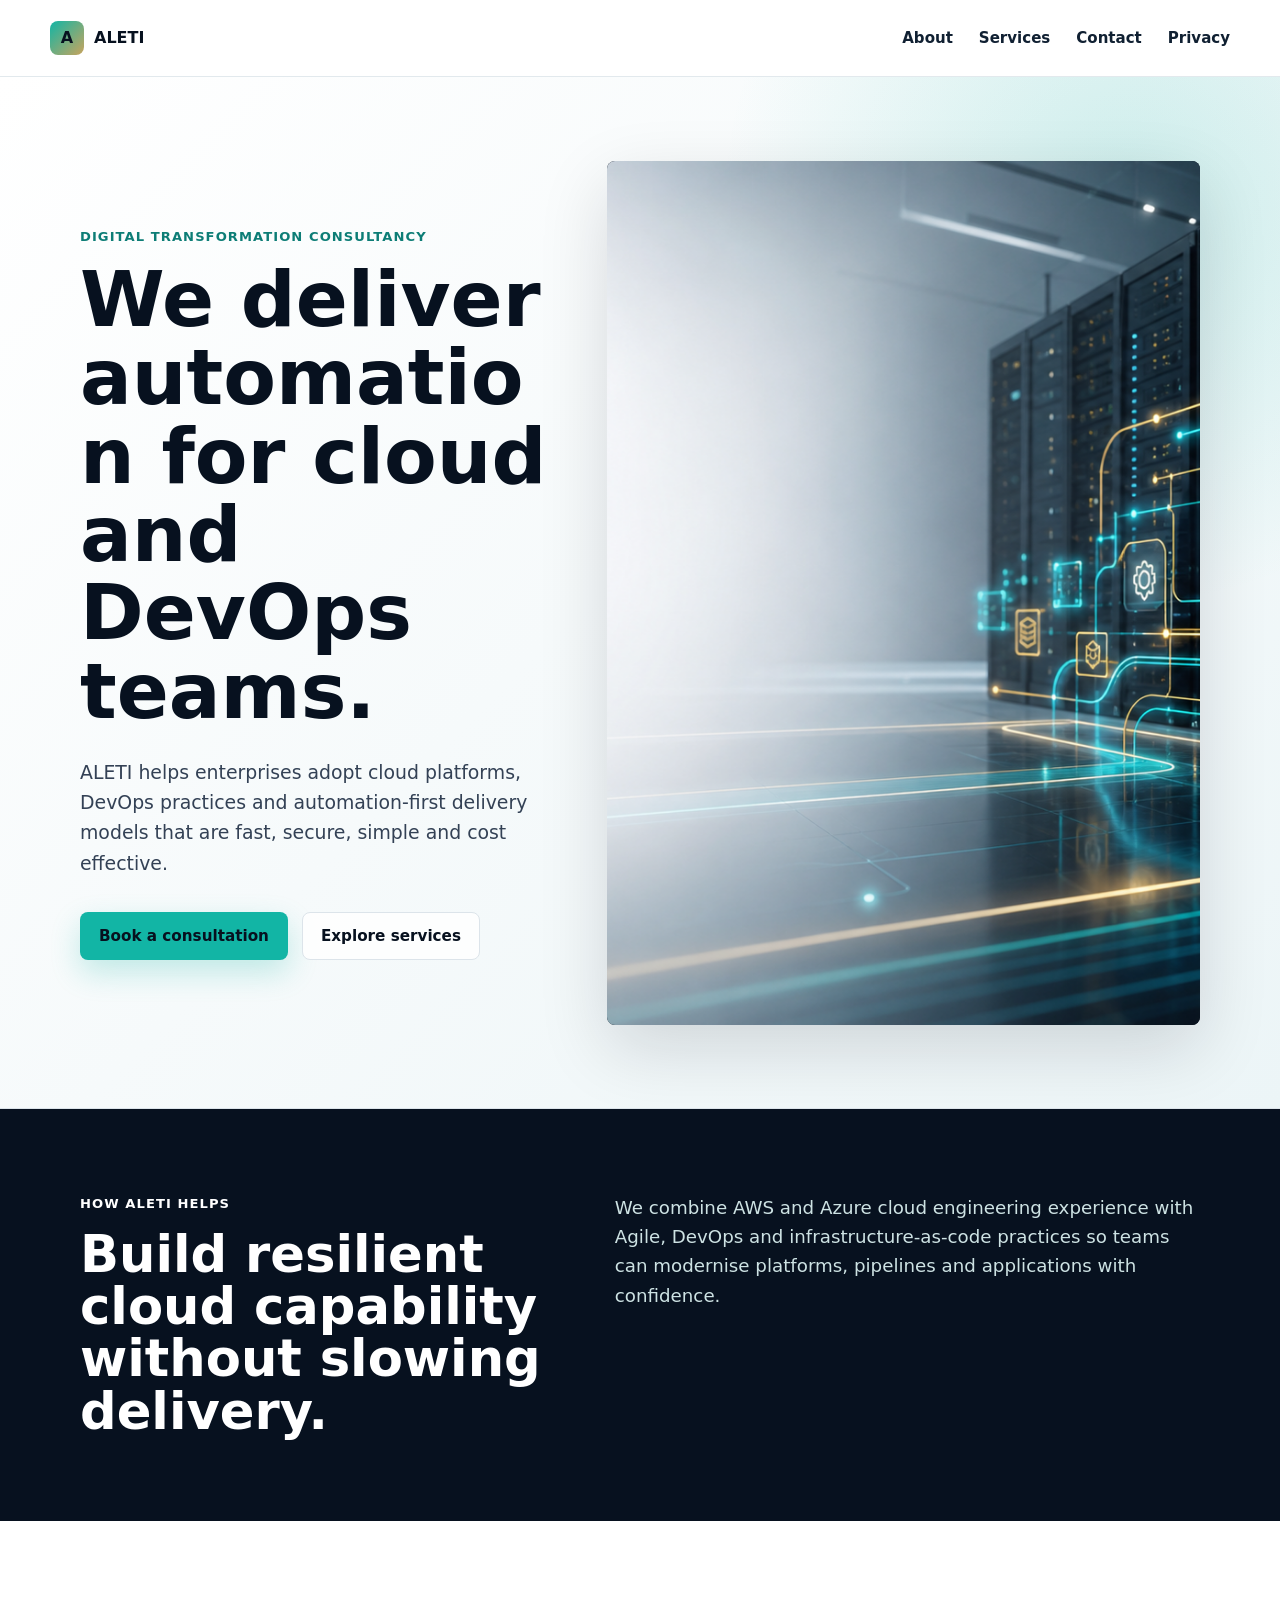
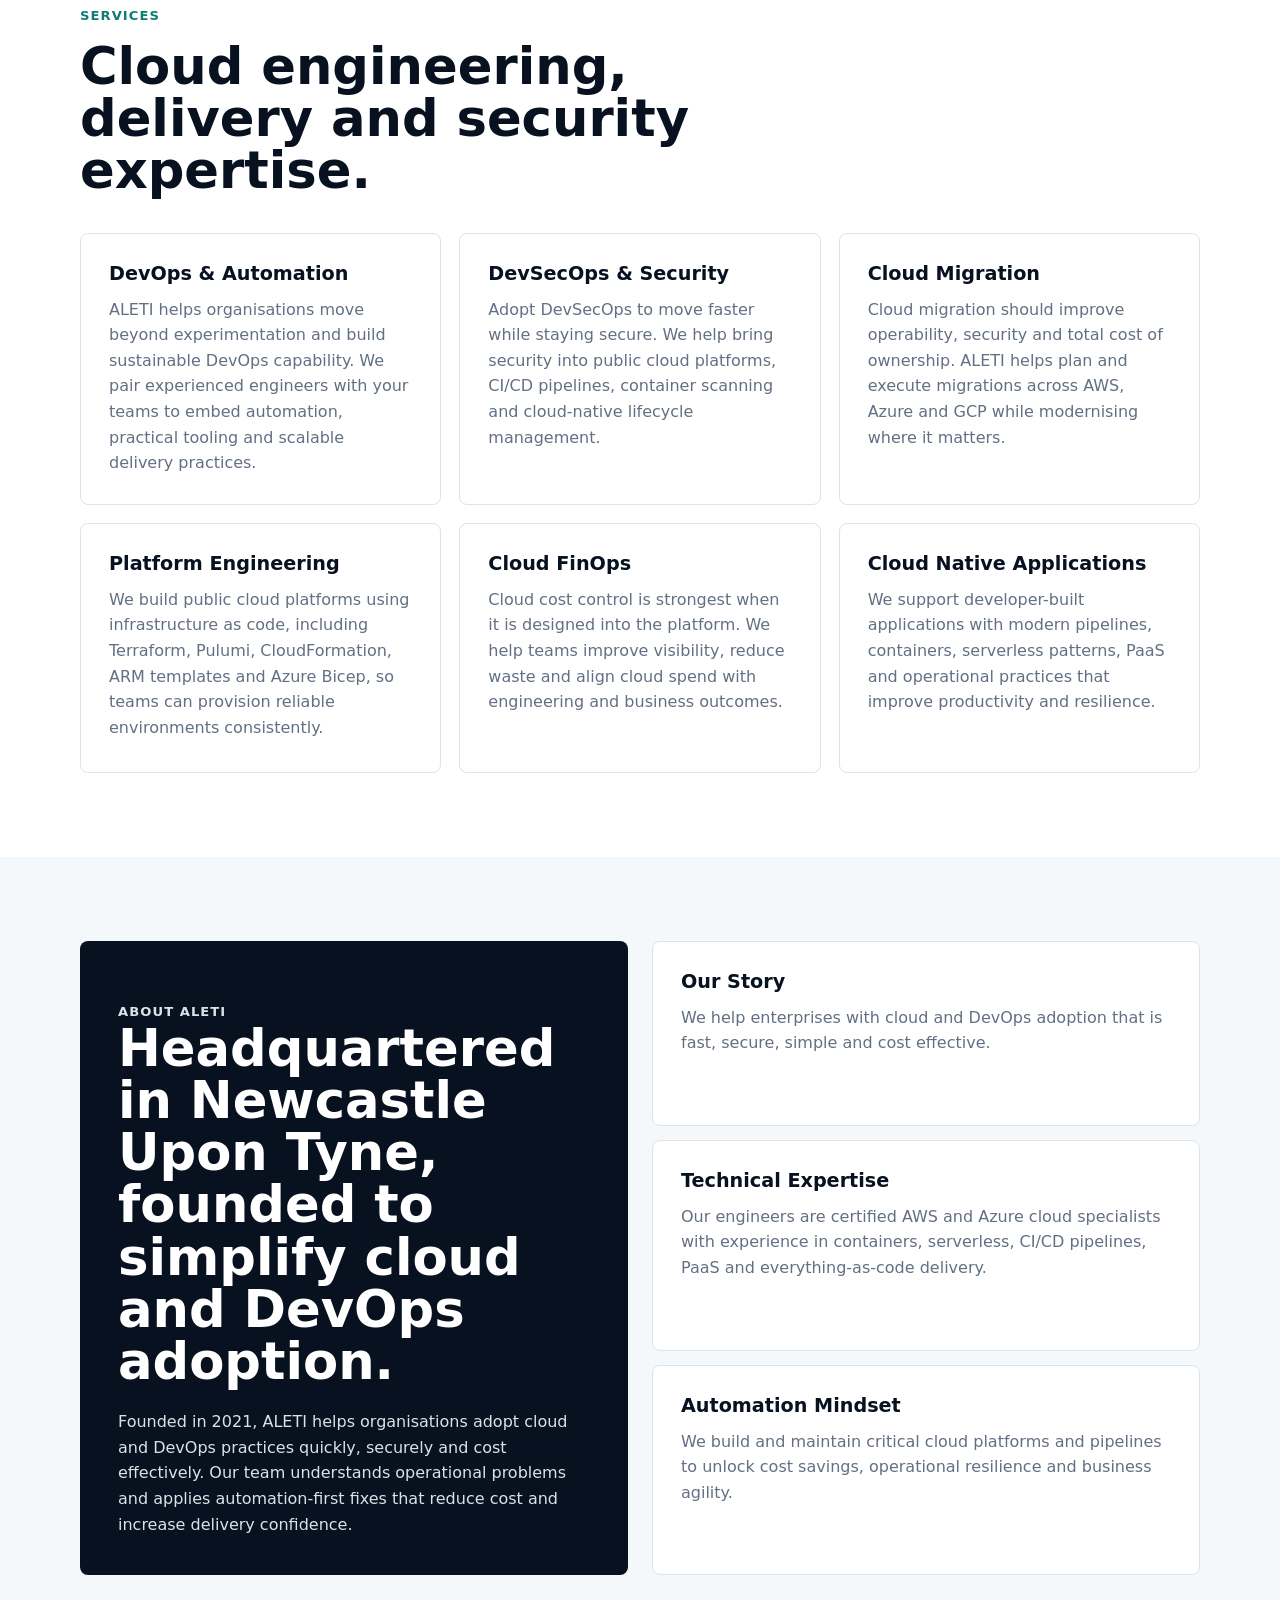
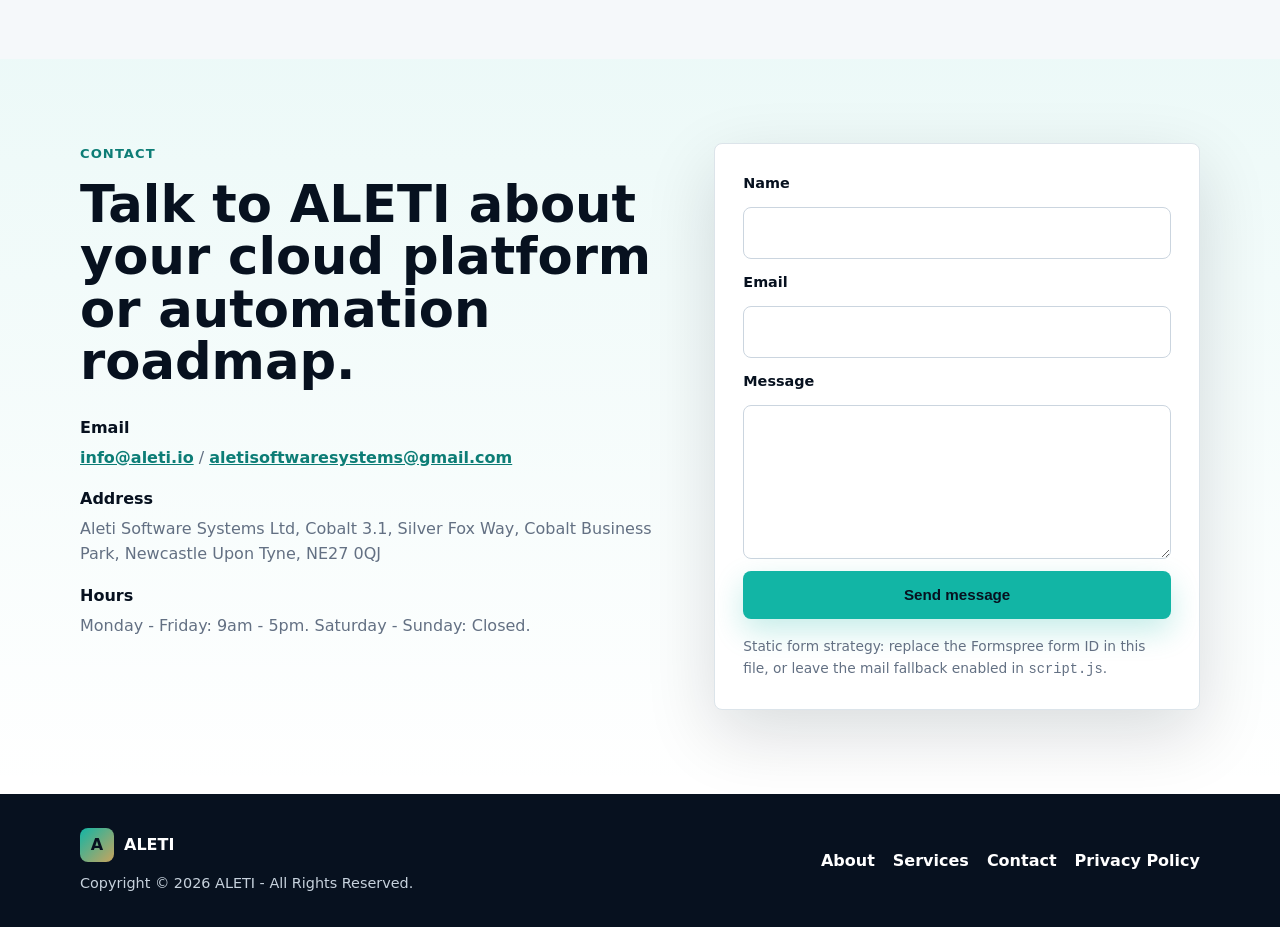
==== about-us/index.html @ 78d36789 "Build ALETI static website" ====
<!doctype html><html lang="en-GB"><head><meta charset="utf-8"><meta name="viewport" content="width=device-width, initial-scale=1"><title>About ALETI</title><meta name="description" content="About ALETI cloud and DevOps consultancy."><link rel="canonical" href="https://aleti.io/#about"><meta http-equiv="refresh" content="0; url=/#about"><link rel="stylesheet" href="/styles.css"></head><body><main class="container section"><h1>About ALETI</h1><p><a href="/#about">Continue to About ALETI</a>.</p></main></body></html>
---- styles.css ----
:root {
  --ink: #07111f;
  --ink-2: #102032;
  --text: #162132;
  --muted: #637083;
  --line: #dce4ea;
  --surface: #ffffff;
  --surface-2: #f5f8fa;
  --teal: #12b5a5;
  --teal-dark: #0d7d76;
  --gold: #c8a45d;
  --shadow: 0 24px 70px rgba(7, 17, 31, 0.14);
  --radius: 8px;
  font-family: Inter, ui-sans-serif, system-ui, -apple-system, BlinkMacSystemFont, "Segoe UI", sans-serif;
}

* {
  box-sizing: border-box;
}

html {
  scroll-behavior: smooth;
}

body {
  margin: 0;
  color: var(--text);
  background: var(--surface);
  line-height: 1.6;
  overflow-x: hidden;
}

a {
  color: inherit;
}

img {
  display: block;
  max-width: 100%;
}

.skip-link,
.sr-only {
  position: absolute;
  width: 1px;
  height: 1px;
  overflow: hidden;
  clip: rect(0, 0, 0, 0);
}

.skip-link:focus {
  width: auto;
  height: auto;
  clip: auto;
  padding: 0.75rem 1rem;
  background: var(--teal);
  color: var(--ink);
  z-index: 100;
}

.container {
  width: min(1120px, calc(100% - 40px));
  margin: 0 auto;
}

.section {
  padding: 84px 0;
}

.site-header {
  position: sticky;
  top: 0;
  z-index: 20;
  background: rgba(255, 255, 255, 0.92);
  backdrop-filter: blur(16px);
  border-bottom: 1px solid rgba(220, 228, 234, 0.82);
}

.nav {
  width: min(1180px, calc(100% - 32px));
  margin: 0 auto;
  min-height: 76px;
  display: flex;
  align-items: center;
  justify-content: space-between;
  gap: 24px;
}

.brand {
  display: inline-flex;
  align-items: center;
  gap: 10px;
  text-decoration: none;
  font-weight: 800;
  color: var(--ink);
  letter-spacing: 0;
}

.brand-mark {
  display: inline-grid;
  place-items: center;
  width: 34px;
  height: 34px;
  border-radius: var(--radius);
  color: var(--ink);
  background: linear-gradient(135deg, var(--teal), var(--gold));
}

.nav-menu {
  display: flex;
  align-items: center;
  gap: 26px;
  font-weight: 700;
  font-size: 0.94rem;
}

.nav-menu a {
  text-decoration: none;
  color: var(--ink-2);
}

.nav-menu a:hover,
.nav-menu a:focus {
  color: var(--teal-dark);
}

.nav-toggle {
  display: none;
  width: 42px;
  height: 42px;
  border: 1px solid var(--line);
  background: var(--surface);
  border-radius: var(--radius);
}

.nav-toggle span:not(.sr-only) {
  display: block;
  width: 18px;
  height: 2px;
  margin: 4px auto;
  background: var(--ink);
}

.hero {
  position: relative;
  overflow: hidden;
  min-height: calc(100vh - 76px);
  display: grid;
  align-items: center;
  background:
    radial-gradient(circle at 88% 12%, rgba(18, 181, 165, 0.18), transparent 28%),
    linear-gradient(135deg, #ffffff 0%, #f6fafb 48%, #ecf5f7 100%);
}

.hero::after {
  content: "";
  position: absolute;
  inset: auto 0 0 0;
  height: 1px;
  background: var(--line);
}

.hero-grid {
  display: grid;
  grid-template-columns: minmax(0, 0.9fr) minmax(420px, 1.1fr);
  gap: 42px;
  align-items: center;
}

.hero-copy {
  min-width: 0;
}

.intro-line,
.section-label {
  margin: 0 0 14px;
  color: var(--teal-dark);
  font-size: 0.82rem;
  font-weight: 800;
  text-transform: uppercase;
  letter-spacing: 0.08em;
}

.hero h1,
.section-head h2,
.split h2,
.about h2,
.contact-cta h2,
.page-hero h1 {
  margin: 0;
  color: var(--ink);
  line-height: 1.02;
  letter-spacing: 0;
}

.hero h1 {
  font-size: clamp(2.75rem, 6vw, 5.8rem);
  max-width: 780px;
  overflow-wrap: break-word;
}

.hero-line {
  display: block;
}

.mobile-headline {
  display: none;
}

.hero-text {
  max-width: 610px;
  margin: 26px 0 0;
  font-size: 1.18rem;
  color: #334155;
}

.hero-actions {
  display: flex;
  flex-wrap: wrap;
  gap: 14px;
  margin-top: 34px;
}

.button {
  display: inline-flex;
  align-items: center;
  justify-content: center;
  min-height: 48px;
  padding: 0 18px;
  border-radius: var(--radius);
  border: 1px solid transparent;
  font-weight: 800;
  font-size: 0.95rem;
  text-decoration: none;
  cursor: pointer;
}

.button-primary {
  background: var(--teal);
  color: var(--ink);
  box-shadow: 0 12px 30px rgba(18, 181, 165, 0.24);
}

.button-primary:hover,
.button-primary:focus {
  background: #31cabb;
}

.button-secondary {
  background: rgba(255, 255, 255, 0.86);
  color: var(--ink);
  border-color: var(--line);
}

.hero-media {
  border-radius: var(--radius);
  overflow: hidden;
  box-shadow: var(--shadow);
  background: var(--ink);
}

.hero-media img {
  aspect-ratio: 16 / 9;
  width: 100%;
  object-fit: cover;
}

.service-summary {
  background: var(--ink);
  color: #edf7f8;
}

.service-summary .section-label,
.service-summary h2 {
  color: #ffffff;
}

.split {
  display: grid;
  grid-template-columns: 0.9fr 1.1fr;
  gap: 56px;
  align-items: start;
}

.split h2,
.section-head h2,
.about h2,
.contact-cta h2,
.page-hero h1 {
  font-size: clamp(2rem, 4vw, 3.65rem);
}

.split p:last-child {
  margin: 0;
  color: #cde2e3;
  font-size: 1.14rem;
}

.section-head {
  max-width: 760px;
  margin-bottom: 36px;
}

.services-grid {
  display: grid;
  grid-template-columns: repeat(3, 1fr);
  gap: 18px;
}

.service-card {
  padding: 28px;
  border: 1px solid var(--line);
  border-radius: var(--radius);
  background: var(--surface);
  min-height: 250px;
}

.service-card h3,
.expertise-list h3 {
  margin: 0 0 12px;
  color: var(--ink);
  font-size: 1.2rem;
  line-height: 1.2;
}

.service-card p,
.expertise-list p,
.about-panel p,
.contact-details p {
  margin: 0;
  color: var(--muted);
}

.about {
  background: var(--surface-2);
}

.about-grid {
  display: grid;
  grid-template-columns: 1fr 1fr;
  gap: 24px;
  align-items: stretch;
}

.about-panel {
  padding: 38px;
  border-radius: var(--radius);
  background: var(--ink);
  color: #ffffff;
}

.about-panel h2 {
  color: #ffffff;
}

.about-panel p {
  margin-top: 22px;
  color: #d5e5e7;
}

.expertise-list {
  display: grid;
  gap: 14px;
}

.expertise-list > div {
  padding: 28px;
  background: #ffffff;
  border: 1px solid var(--line);
  border-radius: var(--radius);
}

.contact-cta {
  background:
    linear-gradient(180deg, rgba(18, 181, 165, 0.08), rgba(255, 255, 255, 0)),
    #ffffff;
}

.contact-grid {
  display: grid;
  grid-template-columns: 1fr 0.82fr;
  gap: 42px;
}

.contact-details {
  display: grid;
  gap: 16px;
  margin-top: 28px;
}

.contact-details strong {
  display: block;
  margin-bottom: 4px;
  color: var(--ink);
}

.contact-details a {
  color: var(--teal-dark);
  font-weight: 700;
}

.contact-form {
  display: grid;
  gap: 12px;
  padding: 28px;
  border: 1px solid var(--line);
  border-radius: var(--radius);
  background: var(--surface);
  box-shadow: var(--shadow);
}

.contact-form label {
  font-weight: 800;
  color: var(--ink);
  font-size: 0.9rem;
}

.contact-form input,
.contact-form textarea {
  width: 100%;
  border: 1px solid #cbd5df;
  border-radius: var(--radius);
  padding: 12px 14px;
  font: inherit;
  color: var(--ink);
  background: #ffffff;
}

.contact-form input:focus,
.contact-form textarea:focus {
  outline: 3px solid rgba(18, 181, 165, 0.22);
  border-color: var(--teal-dark);
}

.form-note {
  margin: 4px 0 0;
  color: var(--muted);
  font-size: 0.86rem;
}

.site-footer {
  padding: 34px 0;
  color: #c7d2dd;
  background: var(--ink);
}

.footer-grid {
  display: flex;
  justify-content: space-between;
  gap: 24px;
  align-items: center;
}

.footer-brand,
.site-footer a {
  color: #ffffff;
}

.site-footer p {
  margin: 10px 0 0;
  font-size: 0.9rem;
}

.site-footer nav {
  display: flex;
  flex-wrap: wrap;
  gap: 18px;
}

.site-footer nav a {
  text-decoration: none;
  font-weight: 700;
}

.page-hero {
  padding: 96px 0 48px;
  background: var(--surface-2);
}

.legal-content {
  max-width: 820px;
  padding-bottom: 90px;
}

.legal-content h2 {
  margin-top: 36px;
  color: var(--ink);
}

@media (max-width: 900px) {
  .hero-grid,
  .split,
  .about-grid,
  .contact-grid {
    grid-template-columns: 1fr;
  }

  .hero-grid {
    gap: 32px;
  }

  .hero {
    min-height: auto;
  }

  .services-grid {
    grid-template-columns: repeat(2, 1fr);
  }
}

@media (max-width: 720px) {
  .container {
    width: min(100% - 32px, 1120px);
  }

  .section {
    padding: 62px 0;
  }

  .nav {
    min-height: 68px;
  }

  .nav-toggle {
    display: block;
  }

  .nav-menu {
    position: absolute;
    top: 68px;
    right: 16px;
    left: 16px;
    display: none;
    flex-direction: column;
    align-items: stretch;
    gap: 0;
    padding: 10px;
    border: 1px solid var(--line);
    border-radius: var(--radius);
    background: var(--surface);
    box-shadow: var(--shadow);
  }

  .nav-menu.is-open {
    display: flex;
  }

  .nav-menu a {
    padding: 12px;
  }

  .hero h1 {
    max-width: 100%;
    font-size: clamp(2rem, 9vw, 2.55rem);
    line-height: 1.08;
  }

  .desktop-headline {
    display: none;
  }

  .mobile-headline {
    display: block;
  }

  .hero-text {
    max-width: 350px;
    font-size: 1rem;
  }

  .hero-grid {
    display: block;
  }

  .hero-media {
    margin-inline: -8px;
    margin-top: 32px;
  }

  .services-grid {
    grid-template-columns: 1fr;
  }

  .service-card {
    min-height: auto;
  }

  .about-panel,
  .contact-form {
    padding: 24px;
  }

  .footer-grid {
    align-items: flex-start;
    flex-direction: column;
  }
}

@media (max-width: 500px) {
  .container,
  .nav {
    width: min(358px, calc(100% - 32px));
  }
}
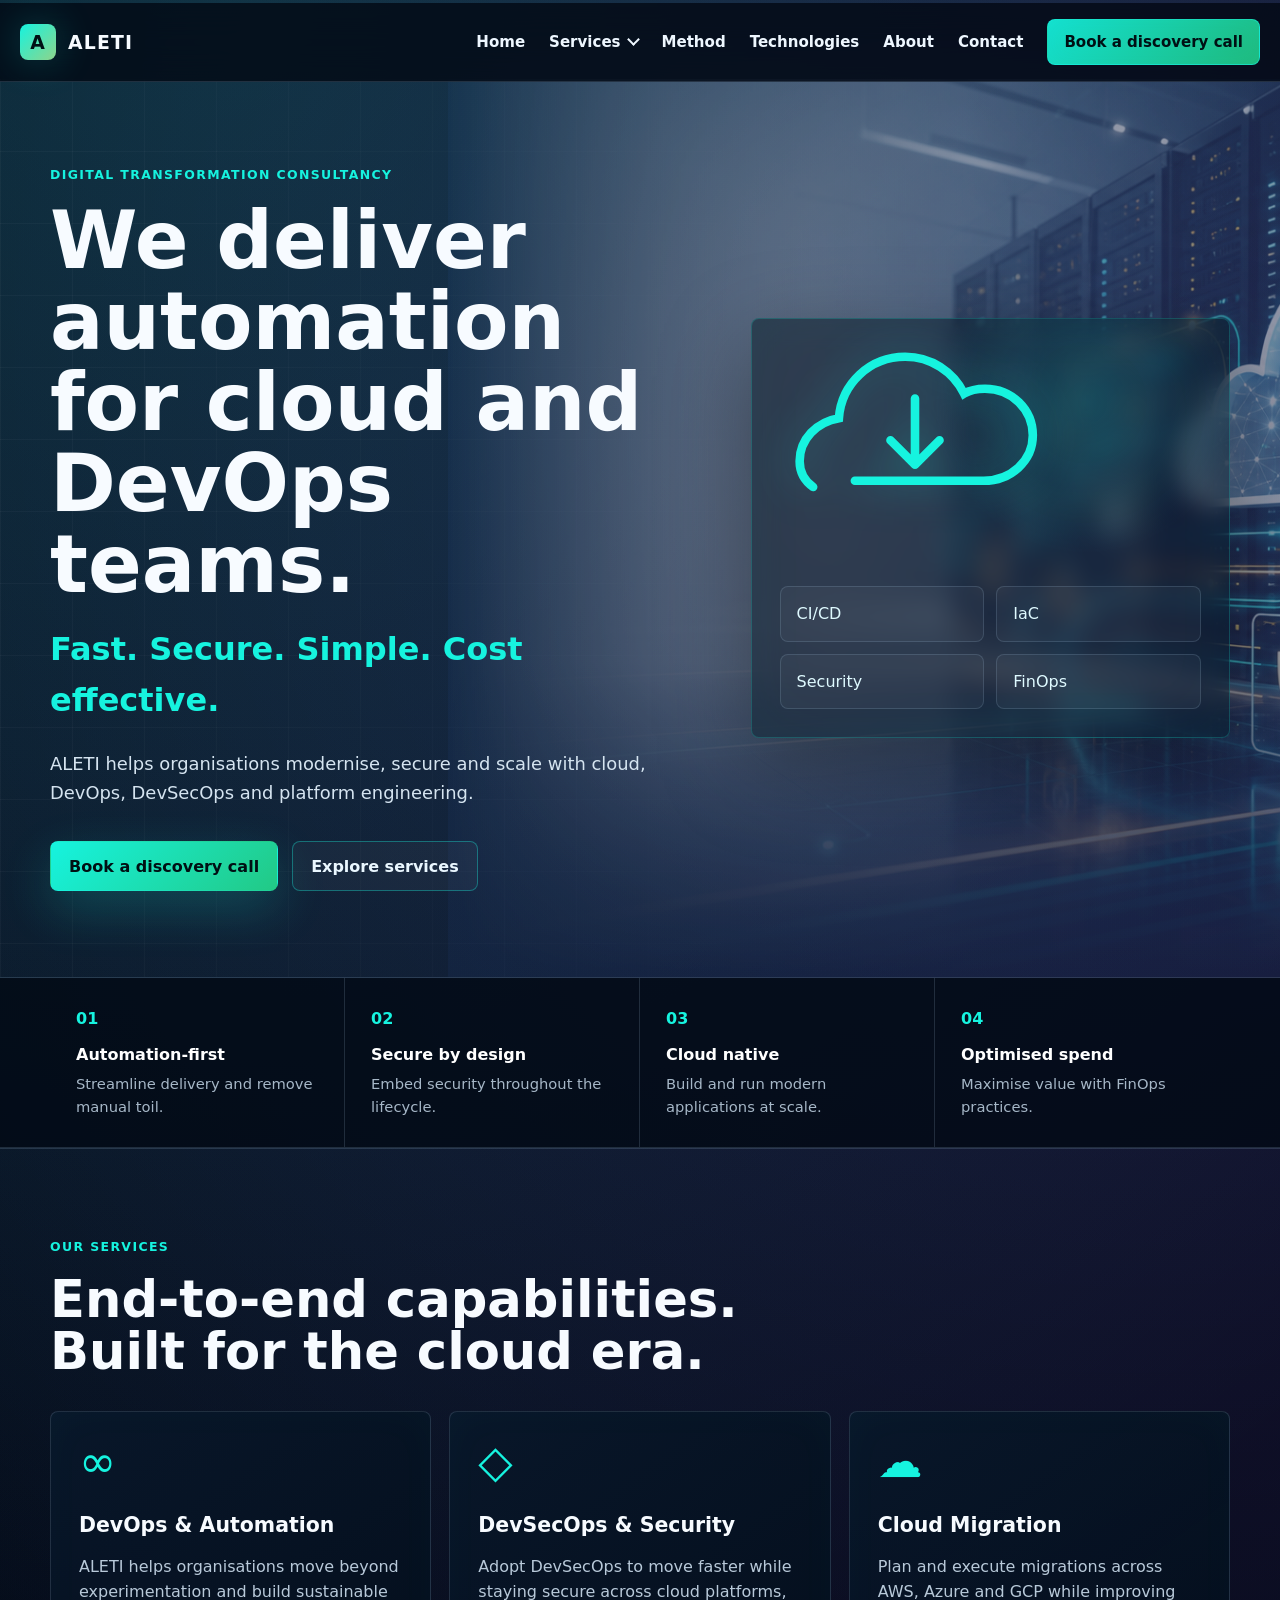
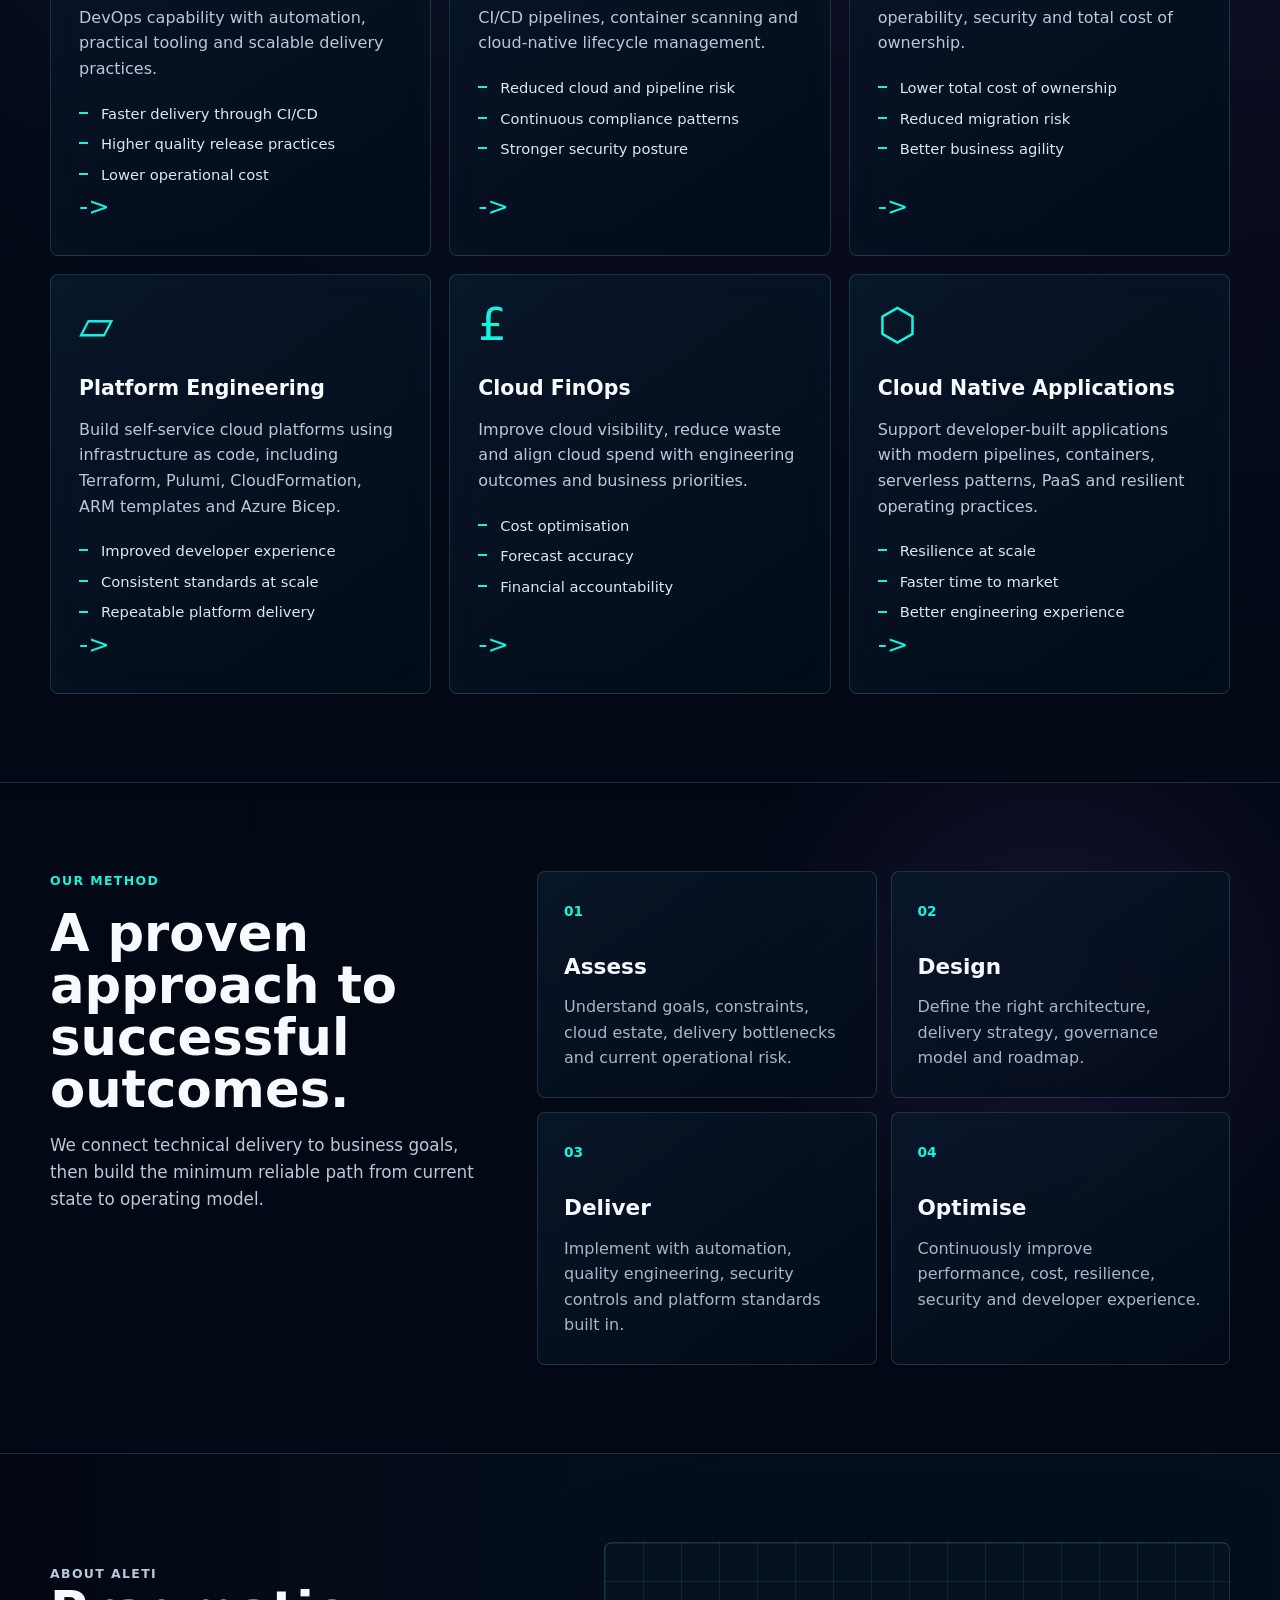
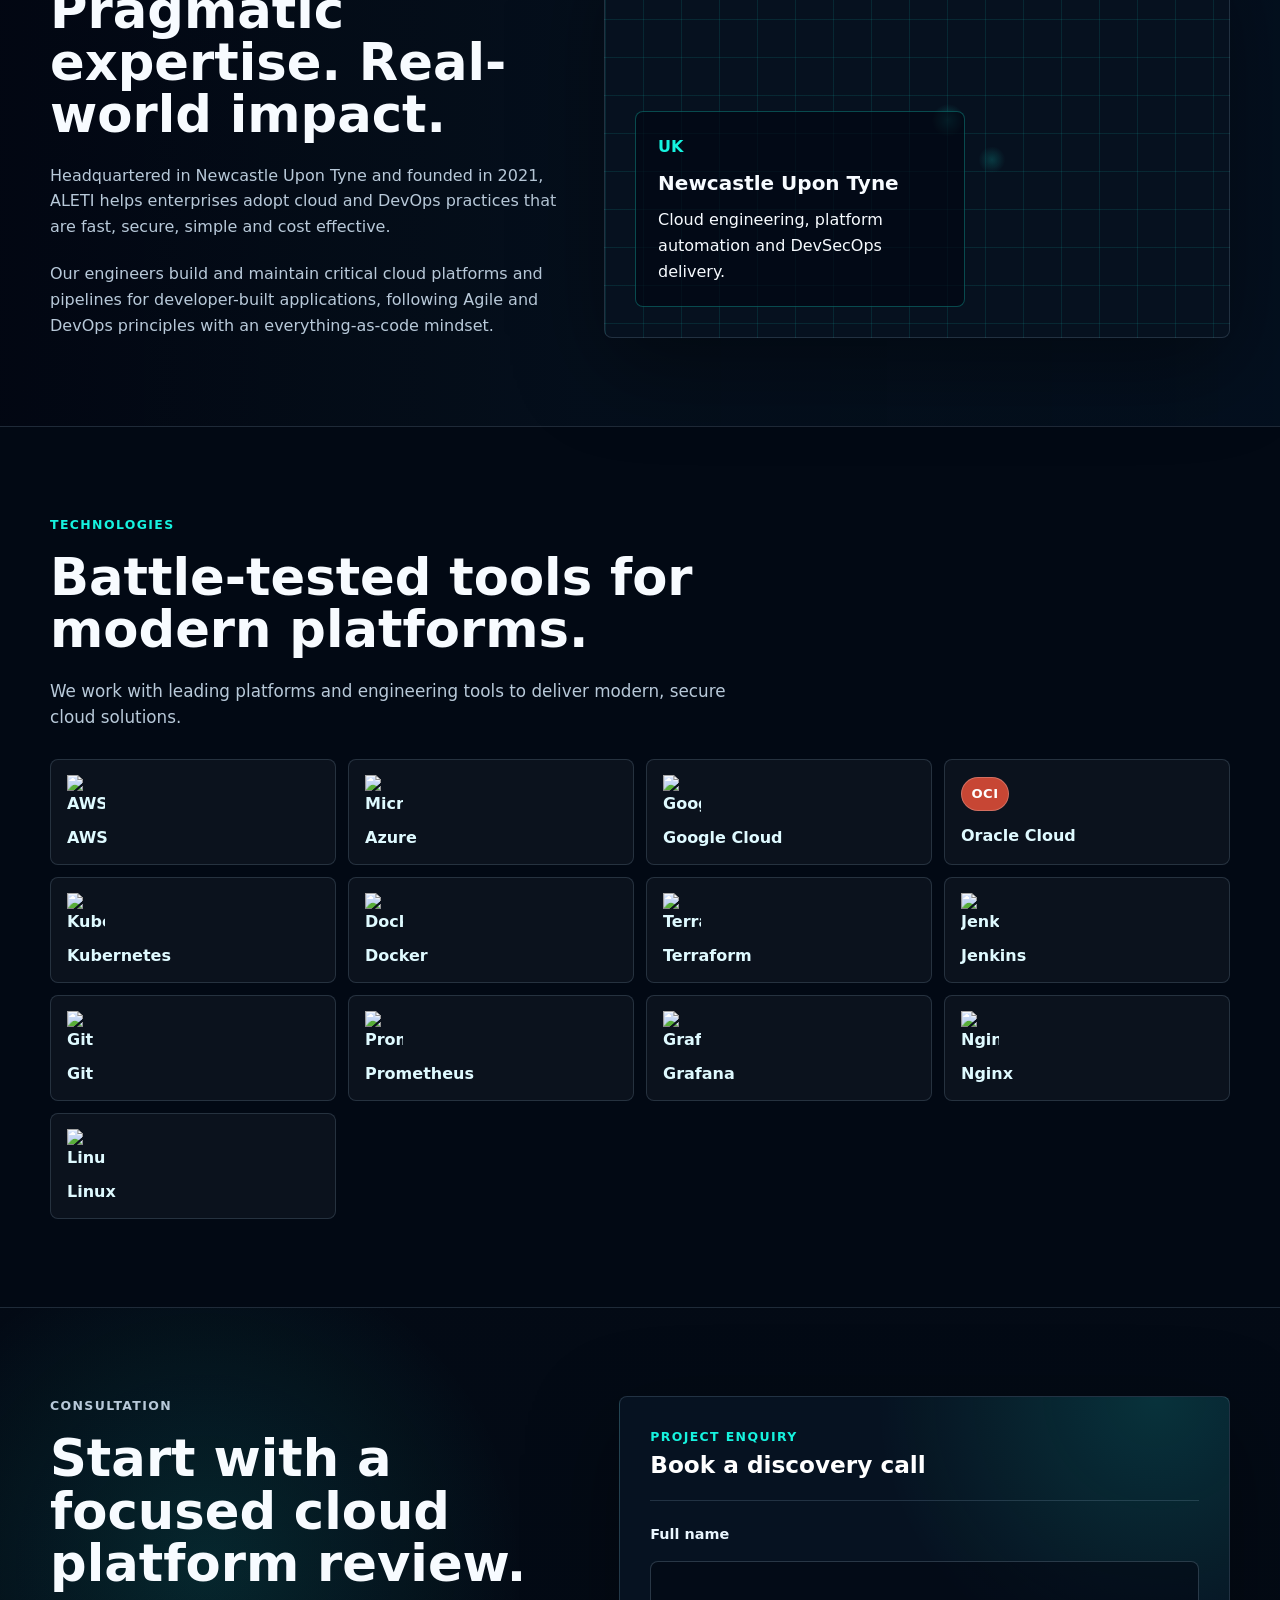
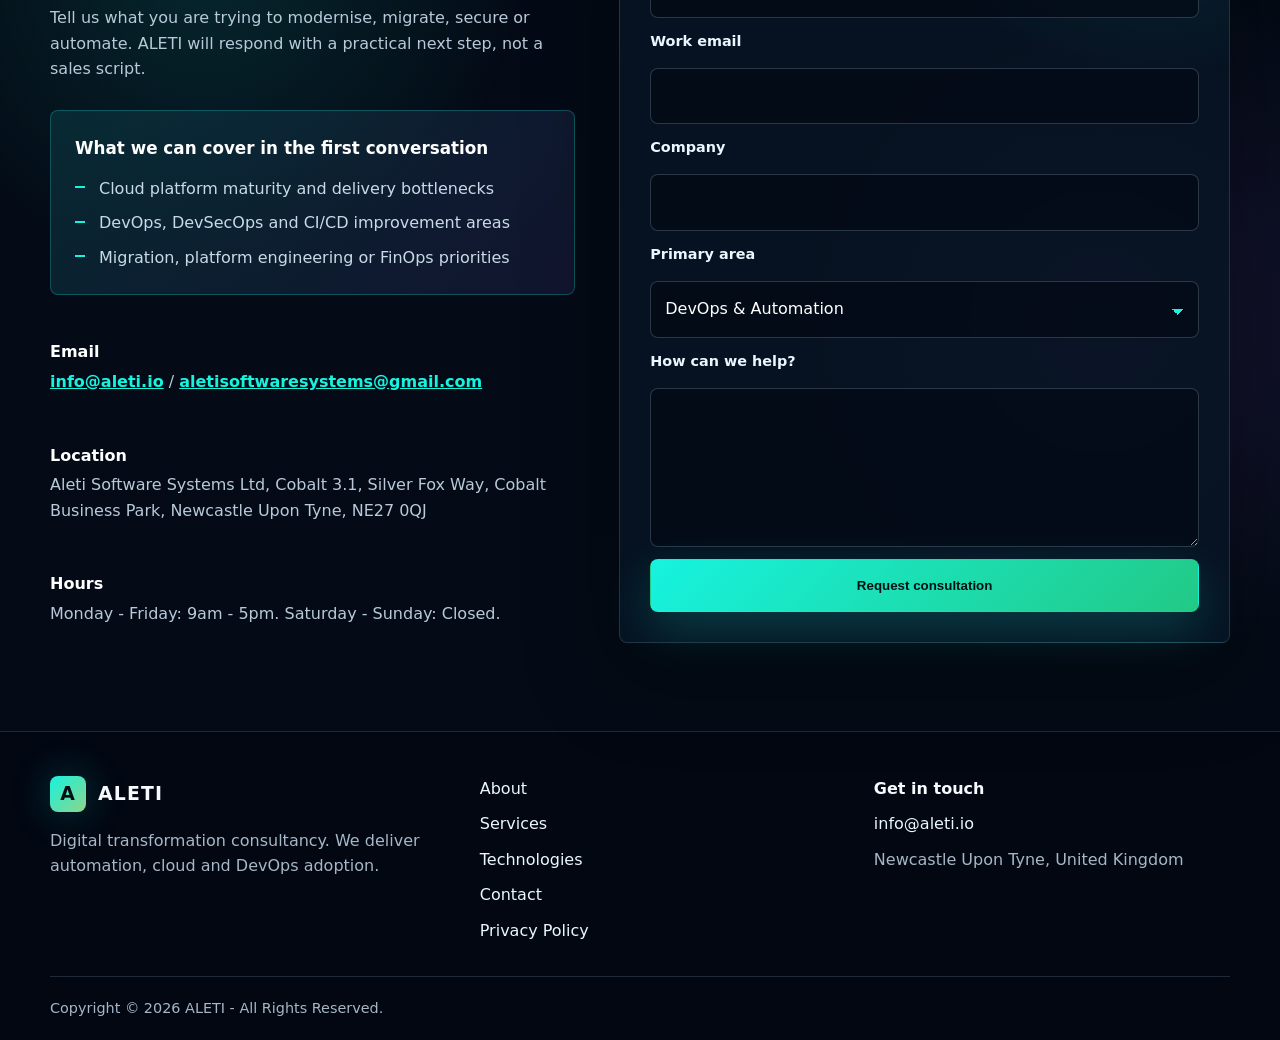
==== commit ecfb51b8: "Redesign ALETI website" ====
--- a/about-us/index.html
+++ b/about-us/index.html
@@ -1 +1 @@
-<!doctype html><html lang="en-GB"><head><meta charset="utf-8"><meta name="viewport" content="width=device-width, initial-scale=1"><title>About ALETI</title><meta name="description" content="About ALETI cloud and DevOps consultancy."><link rel="canonical" href="https://aleti.io/#about"><meta http-equiv="refresh" content="0; url=/#about"><link rel="stylesheet" href="/styles.css"></head><body><main class="container section"><h1>About ALETI</h1><p><a href="/#about">Continue to About ALETI</a>.</p></main></body></html>
+<!doctype html><html lang="en-GB"><head><meta charset="utf-8"><meta name="viewport" content="width=device-width, initial-scale=1"><title>About ALETI</title><meta name="description" content="About ALETI cloud and DevOps consultancy."><link rel="canonical" href="https://aleti.io/#about"><meta http-equiv="refresh" content="0; url=../#about"><link rel="stylesheet" href="../styles.css"></head><body><main class="container section"><h1>About ALETI</h1><p><a href="../#about">Continue to About ALETI</a>.</p></main></body></html>
--- a/styles.css
+++ b/styles.css
@@ -1,16 +1,18 @@
 :root {
-  --ink: #07111f;
-  --ink-2: #102032;
-  --text: #162132;
-  --muted: #637083;
-  --line: #dce4ea;
-  --surface: #ffffff;
-  --surface-2: #f5f8fa;
-  --teal: #12b5a5;
-  --teal-dark: #0d7d76;
-  --gold: #c8a45d;
-  --shadow: 0 24px 70px rgba(7, 17, 31, 0.14);
+  --bg: #020712;
+  --bg-2: #06111f;
+  --panel: rgba(8, 20, 36, 0.74);
+  --panel-2: rgba(13, 27, 48, 0.84);
+  --line: rgba(159, 196, 218, 0.18);
+  --text: #f7fbff;
+  --muted: #a6b7c7;
+  --cyan: #16f3df;
+  --cyan-2: #0ea5e9;
+  --violet: #9b5cff;
+  --emerald: #22c985;
+  --shadow: 0 28px 90px rgba(0, 0, 0, 0.38);
   --radius: 8px;
+  color-scheme: dark;
   font-family: Inter, ui-sans-serif, system-ui, -apple-system, BlinkMacSystemFont, "Segoe UI", sans-serif;
 }
 
@@ -25,7 +27,10 @@
 body {
   margin: 0;
   color: var(--text);
-  background: var(--surface);
+  background:
+    radial-gradient(circle at 18% 0%, rgba(22, 243, 223, 0.16), transparent 30%),
+    radial-gradient(circle at 88% 6%, rgba(155, 92, 255, 0.19), transparent 34%),
+    linear-gradient(180deg, var(--bg), #020915 46%, #040b15);
   line-height: 1.6;
   overflow-x: hidden;
 }
@@ -53,33 +58,34 @@
   height: auto;
   clip: auto;
   padding: 0.75rem 1rem;
-  background: var(--teal);
-  color: var(--ink);
+  color: #001016;
+  background: var(--cyan);
   z-index: 100;
 }
 
 .container {
-  width: min(1120px, calc(100% - 40px));
+  width: min(1180px, calc(100% - 40px));
   margin: 0 auto;
 }
 
 .section {
-  padding: 84px 0;
+  padding: 88px 0;
+  border-top: 1px solid var(--line);
 }
 
 .site-header {
   position: sticky;
   top: 0;
-  z-index: 20;
-  background: rgba(255, 255, 255, 0.92);
-  backdrop-filter: blur(16px);
-  border-bottom: 1px solid rgba(220, 228, 234, 0.82);
+  z-index: 50;
+  background: rgba(2, 7, 18, 0.76);
+  border-bottom: 1px solid var(--line);
+  backdrop-filter: blur(18px);
 }
 
 .nav {
-  width: min(1180px, calc(100% - 32px));
+  width: min(1240px, calc(100% - 40px));
+  min-height: 78px;
   margin: 0 auto;
-  min-height: 76px;
   display: flex;
   align-items: center;
   justify-content: space-between;
@@ -89,39 +95,144 @@
 .brand {
   display: inline-flex;
   align-items: center;
-  gap: 10px;
+  gap: 12px;
   text-decoration: none;
-  font-weight: 800;
-  color: var(--ink);
-  letter-spacing: 0;
+  font-size: 1.18rem;
+  font-weight: 850;
+  letter-spacing: 0.06em;
 }
 
 .brand-mark {
   display: inline-grid;
   place-items: center;
-  width: 34px;
-  height: 34px;
-  border-radius: var(--radius);
-  color: var(--ink);
-  background: linear-gradient(135deg, var(--teal), var(--gold));
+  width: 36px;
+  height: 36px;
+  border-radius: var(--radius);
+  color: #001014;
+  background: linear-gradient(135deg, var(--cyan), #8ed48b);
+  box-shadow: 0 0 40px rgba(22, 243, 223, 0.24);
 }
 
 .nav-menu {
   display: flex;
   align-items: center;
-  gap: 26px;
-  font-weight: 700;
+  gap: 24px;
+  color: #eef7ff;
   font-size: 0.94rem;
+  font-weight: 750;
 }
 
 .nav-menu a {
   text-decoration: none;
-  color: var(--ink-2);
 }
 
 .nav-menu a:hover,
 .nav-menu a:focus {
-  color: var(--teal-dark);
+  color: var(--cyan);
+}
+
+.nav-cta {
+  padding: 10px 16px;
+  border: 1px solid rgba(22, 243, 223, 0.54);
+  border-radius: var(--radius);
+  color: #001014 !important;
+  background: linear-gradient(135deg, rgba(22, 243, 223, 0.92), rgba(34, 201, 133, 0.92));
+  box-shadow: inset 0 0 24px rgba(22, 243, 223, 0.06);
+}
+
+.nav-dropdown {
+  position: relative;
+  padding: 20px 0;
+  margin: -20px 0;
+}
+
+.nav-dropdown-button {
+  border: 0;
+  padding: 0;
+  color: inherit;
+  background: transparent;
+  font: inherit;
+  font-weight: 750;
+  cursor: pointer;
+}
+
+.nav-dropdown-button::after {
+  content: "";
+  display: inline-block;
+  width: 7px;
+  height: 7px;
+  margin-left: 8px;
+  border-right: 2px solid currentColor;
+  border-bottom: 2px solid currentColor;
+  transform: translateY(-3px) rotate(45deg);
+}
+
+.services-menu {
+  position: absolute;
+  top: calc(100% - 2px);
+  right: -220px;
+  width: min(720px, calc(100vw - 40px));
+  display: grid;
+  grid-template-columns: repeat(2, 1fr);
+  gap: 8px;
+  padding: 14px;
+  border: 1px solid rgba(22, 243, 223, 0.24);
+  border-radius: var(--radius);
+  background: rgba(4, 12, 24, 0.98);
+  box-shadow: var(--shadow);
+  visibility: hidden;
+  opacity: 0;
+  pointer-events: none;
+  transform: translateY(10px) scale(0.98);
+  transform-origin: top right;
+  transition: opacity 180ms ease, transform 180ms ease, visibility 180ms ease;
+}
+
+.services-menu::before {
+  content: "";
+  position: absolute;
+  left: 0;
+  right: 0;
+  top: -18px;
+  height: 18px;
+}
+
+.nav-dropdown:hover .services-menu,
+.nav-dropdown:focus-within .services-menu,
+.services-menu.is-open {
+  visibility: visible;
+  opacity: 1;
+  pointer-events: auto;
+  transform: translateY(0) scale(1);
+}
+
+.services-menu a {
+  display: grid;
+  grid-template-columns: 34px 1fr;
+  gap: 2px 12px;
+  padding: 14px;
+  border: 1px solid transparent;
+  border-radius: var(--radius);
+  color: #f3fbff;
+  background: rgba(255, 255, 255, 0.035);
+}
+
+.services-menu a:hover,
+.services-menu a:focus {
+  border-color: rgba(22, 243, 223, 0.36);
+  background: rgba(22, 243, 223, 0.08);
+}
+
+.services-menu span {
+  grid-row: span 2;
+  color: var(--cyan);
+  font-size: 1.25rem;
+}
+
+.services-menu small {
+  color: var(--muted);
+  font-size: 0.78rem;
+  font-weight: 600;
 }
 
 .nav-toggle {
@@ -129,8 +240,8 @@
   width: 42px;
   height: 42px;
   border: 1px solid var(--line);
-  background: var(--surface);
-  border-radius: var(--radius);
+  border-radius: var(--radius);
+  background: rgba(255, 255, 255, 0.04);
 }
 
 .nav-toggle span:not(.sr-only) {
@@ -138,80 +249,99 @@
   width: 18px;
   height: 2px;
   margin: 4px auto;
-  background: var(--ink);
+  background: #fff;
 }
 
 .hero {
   position: relative;
+  min-height: calc(100vh - 78px);
+  display: grid;
+  align-items: center;
   overflow: hidden;
-  min-height: calc(100vh - 76px);
-  display: grid;
-  align-items: center;
-  background:
-    radial-gradient(circle at 88% 12%, rgba(18, 181, 165, 0.18), transparent 28%),
-    linear-gradient(135deg, #ffffff 0%, #f6fafb 48%, #ecf5f7 100%);
-}
-
-.hero::after {
+  border-bottom: 1px solid var(--line);
+}
+
+.hero::before {
   content: "";
   position: absolute;
-  inset: auto 0 0 0;
-  height: 1px;
-  background: var(--line);
+  inset: 0;
+  background-image:
+    linear-gradient(rgba(255, 255, 255, 0.035) 1px, transparent 1px),
+    linear-gradient(90deg, rgba(255, 255, 255, 0.035) 1px, transparent 1px);
+  background-size: 72px 72px;
+  mask-image: linear-gradient(90deg, rgba(0, 0, 0, 0.95), transparent 68%);
+  pointer-events: none;
+}
+
+.hero-visual {
+  position: absolute;
+  inset: 0 0 0 auto;
+  width: 65%;
+  opacity: 0.62;
+  mix-blend-mode: screen;
+}
+
+.hero-visual::after {
+  content: "";
+  position: absolute;
+  inset: 0;
+  background:
+    linear-gradient(90deg, var(--bg) 0%, rgba(2, 7, 18, 0.6) 26%, rgba(2, 7, 18, 0.15) 62%),
+    linear-gradient(0deg, var(--bg) 0%, transparent 35%);
+}
+
+.hero-visual img {
+  width: 100%;
+  height: 100%;
+  object-fit: cover;
 }
 
 .hero-grid {
-  display: grid;
-  grid-template-columns: minmax(0, 0.9fr) minmax(420px, 1.1fr);
-  gap: 42px;
+  position: relative;
+  z-index: 2;
+  display: grid;
+  grid-template-columns: minmax(0, 0.92fr) minmax(320px, 0.68fr);
+  gap: 52px;
   align-items: center;
-}
-
-.hero-copy {
-  min-width: 0;
-}
-
-.intro-line,
+  padding: 86px 0;
+}
+
 .section-label {
-  margin: 0 0 14px;
-  color: var(--teal-dark);
-  font-size: 0.82rem;
-  font-weight: 800;
+  margin: 0 0 16px;
+  color: var(--cyan);
+  font-size: 0.78rem;
+  font-weight: 850;
+  letter-spacing: 0.11em;
   text-transform: uppercase;
-  letter-spacing: 0.08em;
 }
 
 .hero h1,
 .section-head h2,
-.split h2,
 .about h2,
-.contact-cta h2,
-.page-hero h1 {
+.contact h2 {
   margin: 0;
-  color: var(--ink);
+  color: var(--text);
   line-height: 1.02;
   letter-spacing: 0;
 }
 
 .hero h1 {
-  font-size: clamp(2.75rem, 6vw, 5.8rem);
-  max-width: 780px;
-  overflow-wrap: break-word;
-}
-
-.hero-line {
-  display: block;
-}
-
-.mobile-headline {
-  display: none;
+  max-width: 760px;
+  font-size: clamp(3rem, 6.2vw, 5.9rem);
+}
+
+.hero-kicker {
+  margin: 18px 0 0;
+  font-size: clamp(1.4rem, 3vw, 2rem);
+  font-weight: 850;
+  color: var(--cyan);
 }
 
 .hero-text {
-  max-width: 610px;
-  margin: 26px 0 0;
-  font-size: 1.18rem;
-  color: #334155;
+  max-width: 620px;
+  margin: 24px 0 0;
+  color: #d5e4f0;
+  font-size: 1.12rem;
 }
 
 .hero-actions {
@@ -225,80 +355,114 @@
   display: inline-flex;
   align-items: center;
   justify-content: center;
-  min-height: 48px;
+  min-height: 50px;
   padding: 0 18px;
   border-radius: var(--radius);
   border: 1px solid transparent;
-  font-weight: 800;
-  font-size: 0.95rem;
+  font-weight: 850;
   text-decoration: none;
   cursor: pointer;
 }
 
 .button-primary {
-  background: var(--teal);
-  color: var(--ink);
-  box-shadow: 0 12px 30px rgba(18, 181, 165, 0.24);
-}
-
-.button-primary:hover,
-.button-primary:focus {
-  background: #31cabb;
+  color: #001014;
+  background: linear-gradient(135deg, var(--cyan), var(--emerald));
+  box-shadow: 0 18px 50px rgba(22, 243, 223, 0.2);
 }
 
 .button-secondary {
-  background: rgba(255, 255, 255, 0.86);
-  color: var(--ink);
-  border-color: var(--line);
-}
-
-.hero-media {
-  border-radius: var(--radius);
-  overflow: hidden;
-  box-shadow: var(--shadow);
-  background: var(--ink);
-}
-
-.hero-media img {
-  aspect-ratio: 16 / 9;
+  color: #eaf7ff;
+  border-color: rgba(22, 243, 223, 0.35);
+  background: rgba(255, 255, 255, 0.035);
+}
+
+.hero-panel {
+  min-height: 420px;
+  padding: 28px;
+  display: flex;
+  flex-direction: column;
+  justify-content: space-between;
+  border: 1px solid rgba(22, 243, 223, 0.22);
+  border-radius: var(--radius);
+  background:
+    radial-gradient(circle at 70% 20%, rgba(22, 243, 223, 0.18), transparent 32%),
+    rgba(4, 14, 28, 0.5);
+  box-shadow: var(--shadow), inset 0 0 70px rgba(22, 243, 223, 0.04);
+  backdrop-filter: blur(12px);
+}
+
+.cloud-mark {
+  color: var(--cyan);
+  filter: drop-shadow(0 0 22px rgba(22, 243, 223, 0.35));
+}
+
+.cloud-mark svg {
   width: 100%;
-  object-fit: cover;
-}
-
-.service-summary {
-  background: var(--ink);
-  color: #edf7f8;
-}
-
-.service-summary .section-label,
-.service-summary h2 {
-  color: #ffffff;
-}
-
-.split {
-  display: grid;
-  grid-template-columns: 0.9fr 1.1fr;
-  gap: 56px;
-  align-items: start;
-}
-
-.split h2,
+  max-width: 270px;
+}
+
+.panel-grid {
+  display: grid;
+  grid-template-columns: repeat(2, 1fr);
+  gap: 12px;
+}
+
+.panel-grid span,
+.tech-grid span {
+  padding: 14px 16px;
+  border: 1px solid var(--line);
+  border-radius: var(--radius);
+  color: #dffaff;
+  background: rgba(255, 255, 255, 0.04);
+}
+
+.proof-strip {
+  border-bottom: 1px solid var(--line);
+  background: rgba(2, 9, 20, 0.8);
+}
+
+.proof-grid {
+  display: grid;
+  grid-template-columns: repeat(4, 1fr);
+}
+
+.proof-grid > div {
+  min-height: 132px;
+  padding: 28px 26px;
+  border-right: 1px solid var(--line);
+}
+
+.proof-grid > div:last-child {
+  border-right: 0;
+}
+
+.proof-icon {
+  display: block;
+  margin-bottom: 10px;
+  color: var(--cyan);
+  font-weight: 900;
+}
+
+.proof-grid strong {
+  display: block;
+  color: #fff;
+}
+
+.proof-grid p {
+  margin: 4px 0 0;
+  color: var(--muted);
+  font-size: 0.92rem;
+}
+
+.section-head {
+  max-width: 820px;
+  margin-bottom: 34px;
+}
+
 .section-head h2,
 .about h2,
-.contact-cta h2,
-.page-hero h1 {
-  font-size: clamp(2rem, 4vw, 3.65rem);
-}
-
-.split p:last-child {
-  margin: 0;
-  color: #cde2e3;
-  font-size: 1.14rem;
-}
-
-.section-head {
-  max-width: 760px;
-  margin-bottom: 36px;
+.contact h2 {
+  font-size: clamp(2rem, 4vw, 3.8rem);
 }
 
 .services-grid {
@@ -307,214 +471,473 @@
   gap: 18px;
 }
 
+.service-card ul {
+  display: grid;
+  gap: 7px;
+  margin: 20px 0 0;
+  padding: 0;
+  list-style: none;
+}
+
+.service-card li {
+  position: relative;
+  padding-left: 22px;
+  color: #d9e8f3;
+  font-size: 0.92rem;
+}
+
+.service-card li::before {
+  content: "";
+  position: absolute;
+  left: 0;
+  top: 0.7em;
+  width: 9px;
+  height: 2px;
+  background: var(--cyan);
+}
+
+.method {
+  background:
+    radial-gradient(circle at 82% 30%, rgba(155, 92, 255, 0.13), transparent 28%),
+    rgba(2, 9, 20, 0.64);
+}
+
+.method-grid {
+  display: grid;
+  grid-template-columns: 0.78fr 1.22fr;
+  gap: 44px;
+  align-items: start;
+}
+
+.section-head p:not(.section-label),
+.tech-intro p {
+  color: #b8c9d9;
+  font-size: 1.05rem;
+}
+
+.method-steps {
+  display: grid;
+  grid-template-columns: repeat(2, 1fr);
+  gap: 14px;
+}
+
+.method-steps article {
+  min-height: 220px;
+  padding: 26px;
+  border: 1px solid var(--line);
+  border-radius: var(--radius);
+  background:
+    linear-gradient(145deg, rgba(9, 23, 42, 0.88), rgba(3, 12, 25, 0.78));
+}
+
+.method-steps span {
+  display: inline-flex;
+  margin-bottom: 28px;
+  color: var(--cyan);
+  font-size: 0.86rem;
+  font-weight: 900;
+}
+
+.method-steps h3 {
+  margin: 0 0 10px;
+  font-size: 1.35rem;
+}
+
+.method-steps p {
+  margin: 0;
+  color: var(--muted);
+}
+
 .service-card {
+  min-height: 282px;
+  display: flex;
+  flex-direction: column;
   padding: 28px;
   border: 1px solid var(--line);
   border-radius: var(--radius);
-  background: var(--surface);
-  min-height: 250px;
-}
-
-.service-card h3,
-.expertise-list h3 {
+  background: linear-gradient(145deg, rgba(9, 23, 42, 0.94), rgba(3, 12, 25, 0.92));
+  box-shadow: inset 0 0 44px rgba(22, 243, 223, 0.025);
+  transition: transform 180ms ease, border-color 180ms ease;
+}
+
+.service-card:hover {
+  transform: translateY(-4px);
+  border-color: rgba(22, 243, 223, 0.54);
+}
+
+.service-icon {
+  color: var(--cyan);
+  font-size: 2.8rem;
+  line-height: 1;
+  margin-bottom: 24px;
+}
+
+.service-card h3 {
   margin: 0 0 12px;
-  color: var(--ink);
-  font-size: 1.2rem;
-  line-height: 1.2;
-}
-
-.service-card p,
-.expertise-list p,
-.about-panel p,
+  font-size: 1.28rem;
+}
+
+.service-card p {
+  margin: 0;
+  color: #b8c9d9;
+}
+
+.service-card a {
+  margin-top: auto;
+  color: var(--cyan);
+  font-size: 1.6rem;
+  text-decoration: none;
+}
+
+.about {
+  background:
+    linear-gradient(90deg, rgba(2, 7, 18, 0.96) 0%, rgba(5, 15, 28, 0.92) 45%, rgba(4, 18, 34, 0.72) 100%);
+}
+
+.about-grid {
+  display: grid;
+  grid-template-columns: 0.9fr 1.1fr;
+  gap: 42px;
+  align-items: stretch;
+}
+
+.about-copy p,
+.contact p,
 .contact-details p {
-  margin: 0;
-  color: var(--muted);
-}
-
-.about {
-  background: var(--surface-2);
-}
-
-.about-grid {
-  display: grid;
-  grid-template-columns: 1fr 1fr;
-  gap: 24px;
-  align-items: stretch;
-}
-
-.about-panel {
-  padding: 38px;
-  border-radius: var(--radius);
-  background: var(--ink);
-  color: #ffffff;
-}
-
-.about-panel h2 {
-  color: #ffffff;
-}
-
-.about-panel p {
-  margin-top: 22px;
-  color: #d5e5e7;
-}
-
-.expertise-list {
-  display: grid;
-  gap: 14px;
-}
-
-.expertise-list > div {
-  padding: 28px;
-  background: #ffffff;
+  color: #b8c9d9;
+}
+
+.about-copy p {
+  max-width: 620px;
+  margin: 22px 0 0;
+}
+
+.about-map {
+  min-height: 360px;
+  display: grid;
+  align-items: end;
+  padding: 30px;
   border: 1px solid var(--line);
   border-radius: var(--radius);
-}
-
-.contact-cta {
   background:
-    linear-gradient(180deg, rgba(18, 181, 165, 0.08), rgba(255, 255, 255, 0)),
-    #ffffff;
+    radial-gradient(circle at 55% 45%, rgba(22, 243, 223, 0.24), transparent 4%),
+    radial-gradient(circle at 62% 55%, rgba(22, 243, 223, 0.18), transparent 3%),
+    linear-gradient(rgba(22, 243, 223, 0.1) 1px, transparent 1px),
+    linear-gradient(90deg, rgba(22, 243, 223, 0.1) 1px, transparent 1px),
+    #06111f;
+  background-size: auto, auto, 38px 38px, 38px 38px, auto;
+  box-shadow: var(--shadow);
+}
+
+.map-card {
+  max-width: 330px;
+  padding: 22px;
+  border: 1px solid rgba(22, 243, 223, 0.28);
+  border-radius: var(--radius);
+  background: rgba(2, 7, 18, 0.68);
+}
+
+.map-card span {
+  color: var(--cyan);
+  font-weight: 900;
+}
+
+.map-card strong {
+  display: block;
+  margin-top: 8px;
+  font-size: 1.25rem;
+}
+
+.map-card p {
+  margin: 8px 0 0;
+}
+
+.technologies {
+  background: rgba(2, 9, 20, 0.7);
+}
+
+.tech-grid {
+  display: grid;
+  grid-template-columns: repeat(4, 1fr);
+  gap: 12px;
+}
+
+.tech-intro {
+  max-width: 680px;
+  margin: -12px 0 28px;
+}
+
+.tech-grid span {
+  min-height: 106px;
+  display: grid;
+  align-content: center;
+  justify-items: start;
+  gap: 12px;
+  font-weight: 850;
+}
+
+.tech-grid img {
+  width: 38px;
+  height: 38px;
+  object-fit: contain;
+}
+
+.oracle-cloud-mark strong {
+  display: inline-grid;
+  place-items: center;
+  width: 48px;
+  height: 34px;
+  border: 1px solid rgba(255, 255, 255, 0.22);
+  border-radius: 999px;
+  color: #fff;
+  background: #c74634;
+  font-size: 0.82rem;
+  letter-spacing: 0.04em;
+}
+
+.contact {
+  background:
+    radial-gradient(circle at 16% 25%, rgba(22, 243, 223, 0.12), transparent 24%),
+    radial-gradient(circle at 86% 60%, rgba(155, 92, 255, 0.14), transparent 28%);
 }
 
 .contact-grid {
   display: grid;
-  grid-template-columns: 1fr 0.82fr;
-  gap: 42px;
+  grid-template-columns: 0.86fr 1fr;
+  gap: 44px;
 }
 
 .contact-details {
   display: grid;
   gap: 16px;
   margin-top: 28px;
+}
+
+.consultation-card {
+  margin-top: 28px;
+  padding: 24px;
+  border: 1px solid rgba(22, 243, 223, 0.26);
+  border-radius: var(--radius);
+  background:
+    linear-gradient(135deg, rgba(22, 243, 223, 0.1), rgba(155, 92, 255, 0.08)),
+    rgba(8, 20, 36, 0.58);
+}
+
+.consultation-card strong {
+  display: block;
+  margin-bottom: 14px;
+  color: #fff;
+  font-size: 1.05rem;
+}
+
+.consultation-card ul {
+  display: grid;
+  gap: 9px;
+  margin: 0;
+  padding: 0;
+  list-style: none;
+}
+
+.consultation-card li {
+  position: relative;
+  padding-left: 24px;
+  color: #c9dae7;
+}
+
+.consultation-card li::before {
+  content: "";
+  position: absolute;
+  left: 0;
+  top: 0.65em;
+  width: 10px;
+  height: 2px;
+  background: var(--cyan);
 }
 
 .contact-details strong {
   display: block;
   margin-bottom: 4px;
-  color: var(--ink);
+  color: #fff;
 }
 
 .contact-details a {
-  color: var(--teal-dark);
-  font-weight: 700;
+  color: var(--cyan);
+  font-weight: 800;
 }
 
 .contact-form {
   display: grid;
   gap: 12px;
-  padding: 28px;
+  padding: 30px;
   border: 1px solid var(--line);
   border-radius: var(--radius);
-  background: var(--surface);
+  background:
+    radial-gradient(circle at 88% 0%, rgba(22, 243, 223, 0.14), transparent 28%),
+    rgba(8, 20, 36, 0.86);
   box-shadow: var(--shadow);
 }
 
+.form-heading {
+  margin-bottom: 10px;
+  padding-bottom: 18px;
+  border-bottom: 1px solid var(--line);
+}
+
+.form-heading span {
+  display: block;
+  margin-bottom: 4px;
+  color: var(--cyan);
+  font-size: 0.78rem;
+  font-weight: 850;
+  letter-spacing: 0.11em;
+  text-transform: uppercase;
+}
+
+.form-heading strong {
+  display: block;
+  color: #fff;
+  font-size: 1.45rem;
+  line-height: 1.2;
+}
+
 .contact-form label {
+  color: #eaf7ff;
+  font-size: 0.9rem;
   font-weight: 800;
-  color: var(--ink);
+}
+
+.contact-form input,
+.contact-form textarea,
+.contact-form select {
+  width: 100%;
+  padding: 13px 14px;
+  border: 1px solid rgba(159, 196, 218, 0.24);
+  border-radius: var(--radius);
+  color: #fff;
+  background: rgba(2, 7, 18, 0.55);
+  font: inherit;
+}
+
+.contact-form input:focus,
+.contact-form textarea:focus,
+.contact-form select:focus {
+  border-color: var(--cyan);
+  outline: 3px solid rgba(22, 243, 223, 0.16);
+}
+
+.contact-form select {
+  appearance: none;
+  background-image:
+    linear-gradient(45deg, transparent 50%, var(--cyan) 50%),
+    linear-gradient(135deg, var(--cyan) 50%, transparent 50%);
+  background-position:
+    calc(100% - 20px) 55%,
+    calc(100% - 14px) 55%;
+  background-size: 6px 6px, 6px 6px;
+  background-repeat: no-repeat;
+}
+
+.site-footer {
+  padding: 44px 0 0;
+  border-top: 1px solid var(--line);
+  background: #020712;
+}
+
+.footer-grid {
+  display: grid;
+  grid-template-columns: 1.1fr 1fr 1fr;
+  gap: 38px;
+}
+
+.footer-grid p,
+.footer-contact span {
+  color: var(--muted);
+}
+
+.footer-grid nav,
+.footer-contact {
+  display: grid;
+  align-content: start;
+  gap: 10px;
+}
+
+.footer-grid nav a,
+.footer-contact a {
+  color: #eaf7ff;
+  text-decoration: none;
+}
+
+.footer-grid nav a:hover,
+.footer-contact a:hover {
+  color: var(--cyan);
+}
+
+.footer-bottom {
+  margin-top: 32px;
+  padding: 20px 0;
+  border-top: 1px solid var(--line);
+  color: var(--muted);
   font-size: 0.9rem;
-}
-
-.contact-form input,
-.contact-form textarea {
-  width: 100%;
-  border: 1px solid #cbd5df;
-  border-radius: var(--radius);
-  padding: 12px 14px;
-  font: inherit;
-  color: var(--ink);
-  background: #ffffff;
-}
-
-.contact-form input:focus,
-.contact-form textarea:focus {
-  outline: 3px solid rgba(18, 181, 165, 0.22);
-  border-color: var(--teal-dark);
-}
-
-.form-note {
-  margin: 4px 0 0;
-  color: var(--muted);
-  font-size: 0.86rem;
-}
-
-.site-footer {
-  padding: 34px 0;
-  color: #c7d2dd;
-  background: var(--ink);
-}
-
-.footer-grid {
-  display: flex;
-  justify-content: space-between;
-  gap: 24px;
-  align-items: center;
-}
-
-.footer-brand,
-.site-footer a {
-  color: #ffffff;
-}
-
-.site-footer p {
-  margin: 10px 0 0;
-  font-size: 0.9rem;
-}
-
-.site-footer nav {
-  display: flex;
-  flex-wrap: wrap;
-  gap: 18px;
-}
-
-.site-footer nav a {
-  text-decoration: none;
-  font-weight: 700;
 }
 
 .page-hero {
   padding: 96px 0 48px;
-  background: var(--surface-2);
+  background: var(--bg-2);
 }
 
 .legal-content {
-  max-width: 820px;
+  max-width: 860px;
   padding-bottom: 90px;
 }
 
 .legal-content h2 {
-  margin-top: 36px;
-  color: var(--ink);
-}
-
-@media (max-width: 900px) {
+  margin-top: 34px;
+}
+
+@media (max-width: 980px) {
+  .nav-cta {
+    display: none;
+  }
+
   .hero-grid,
-  .split,
   .about-grid,
   .contact-grid {
     grid-template-columns: 1fr;
   }
 
-  .hero-grid {
-    gap: 32px;
-  }
-
-  .hero {
-    min-height: auto;
+  .hero-panel {
+    min-height: 300px;
   }
 
   .services-grid {
     grid-template-columns: repeat(2, 1fr);
   }
+
+  .proof-grid {
+    grid-template-columns: repeat(2, 1fr);
+  }
+
+  .proof-grid > div:nth-child(2) {
+    border-right: 0;
+  }
+
+  .tech-grid {
+    grid-template-columns: repeat(3, 1fr);
+  }
+
+  .footer-grid {
+    grid-template-columns: 1fr;
+  }
 }
 
 @media (max-width: 720px) {
-  .container {
+  .container,
+  .nav {
     width: min(100% - 32px, 1120px);
   }
 
   .section {
-    padding: 62px 0;
+    padding: 64px 0;
   }
 
   .nav {
@@ -537,8 +960,38 @@
     padding: 10px;
     border: 1px solid var(--line);
     border-radius: var(--radius);
-    background: var(--surface);
+    background: rgba(2, 7, 18, 0.97);
     box-shadow: var(--shadow);
+  }
+
+  .nav-dropdown-button {
+    width: 100%;
+    padding: 12px;
+    text-align: left;
+  }
+
+  .services-menu {
+    position: static;
+    width: 100%;
+    grid-template-columns: 1fr;
+    margin: 0;
+    padding: 8px;
+    display: none;
+    visibility: visible;
+    opacity: 1;
+    pointer-events: auto;
+    transform: none;
+    box-shadow: none;
+    background: rgba(255, 255, 255, 0.035);
+  }
+
+  .nav-dropdown:hover .services-menu,
+  .nav-dropdown:focus-within .services-menu {
+    display: none;
+  }
+
+  .services-menu.is-open {
+    display: grid;
   }
 
   .nav-menu.is-open {
@@ -549,56 +1002,54 @@
     padding: 12px;
   }
 
+  .nav-menu .nav-cta {
+    margin-top: 6px;
+    text-align: center;
+  }
+
+  .hero {
+    min-height: auto;
+  }
+
+  .hero-visual {
+    width: 100%;
+    opacity: 0.24;
+  }
+
+  .hero-grid {
+    padding: 66px 0;
+  }
+
   .hero h1 {
-    max-width: 100%;
-    font-size: clamp(2rem, 9vw, 2.55rem);
-    line-height: 1.08;
-  }
-
-  .desktop-headline {
+    font-size: clamp(2.55rem, 13vw, 4rem);
+  }
+
+  .hero-kicker {
+    font-size: 1.35rem;
+  }
+
+  .hero-panel {
     display: none;
   }
 
-  .mobile-headline {
-    display: block;
-  }
-
-  .hero-text {
-    max-width: 350px;
-    font-size: 1rem;
-  }
-
-  .hero-grid {
-    display: block;
-  }
-
-  .hero-media {
-    margin-inline: -8px;
-    margin-top: 32px;
-  }
-
-  .services-grid {
+  .services-grid,
+  .proof-grid,
+  .tech-grid,
+  .method-grid,
+  .method-steps {
     grid-template-columns: 1fr;
+  }
+
+  .proof-grid > div {
+    border-right: 0;
+    border-bottom: 1px solid var(--line);
+  }
+
+  .proof-grid > div:last-child {
+    border-bottom: 0;
   }
 
   .service-card {
     min-height: auto;
   }
-
-  .about-panel,
-  .contact-form {
-    padding: 24px;
-  }
-
-  .footer-grid {
-    align-items: flex-start;
-    flex-direction: column;
-  }
-}
-
-@media (max-width: 500px) {
-  .container,
-  .nav {
-    width: min(358px, calc(100% - 32px));
-  }
-}
+}
